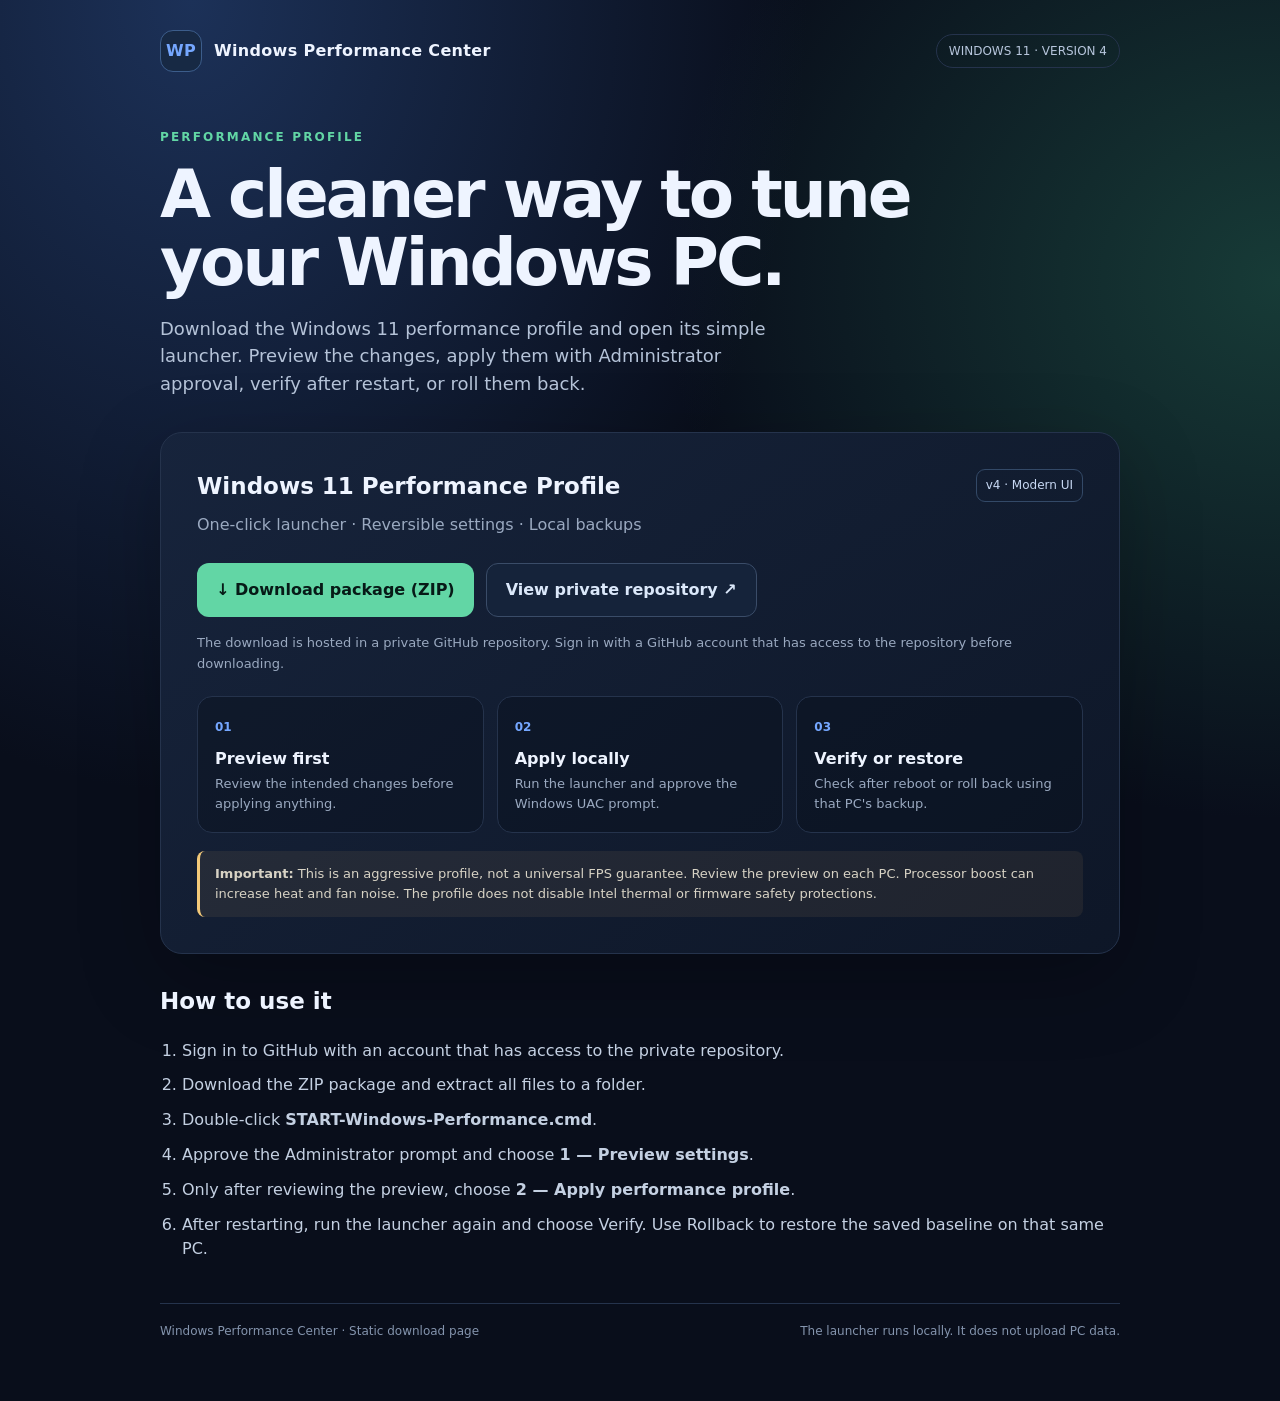
==== windows-performance/index.html @ 69201573 "Add Windows Performance Center download page" ====
<!doctype html>
<html lang="en">
<head>
<meta charset="utf-8">
<meta name="viewport" content="width=device-width,initial-scale=1">
<meta name="theme-color" content="#0b1020">
<title>Windows Performance Center</title>
<style>
:root{color-scheme:dark;--bg:#090e1b;--panel:#111a2d;--line:#25334c;--muted:#9aa9c0;--text:#eef4ff;--blue:#75a7ff;--green:#62d6a5;--amber:#f3c979}
*{box-sizing:border-box}
body{margin:0;min-height:100vh;background:radial-gradient(ellipse at 15% 0%,#1c3158 0,transparent 40%),radial-gradient(ellipse at 100% 20%,#173b37 0,transparent 34%),var(--bg);font:16px/1.55 system-ui,-apple-system,"Segoe UI",sans-serif;color:var(--text)}
.wrap{width:min(960px,calc(100% - 32px));margin:0 auto;padding:30px 0 60px}
.top{display:flex;justify-content:space-between;align-items:center;gap:16px;margin-bottom:56px}
.brand{display:flex;align-items:center;gap:12px;font-weight:700;letter-spacing:.02em}
.mark{display:grid;place-items:center;width:42px;height:42px;border:1px solid #3c5d8b;border-radius:13px;background:#172944;color:var(--blue);font-weight:800}
.tag{border:1px solid var(--line);border-radius:999px;padding:7px 12px;color:#b7c6dc;font-size:12px}
.hero{max-width:760px;margin-bottom:34px}
.eyebrow{color:var(--green);font-size:12px;font-weight:700;letter-spacing:.18em;text-transform:uppercase}
h1{font-size:clamp(38px,7vw,66px);line-height:1.03;letter-spacing:-.045em;margin:14px 0 18px}
.sub{color:#b5c3d8;font-size:18px;max-width:650px}
.card{border:1px solid var(--line);background:linear-gradient(140deg,rgba(23,36,60,.96),rgba(14,23,40,.96));border-radius:22px;padding:clamp(22px,4vw,36px);box-shadow:0 24px 80px rgba(0,0,0,.25)}
.cardhead{display:flex;justify-content:space-between;gap:16px;align-items:flex-start}
h2{font-size:23px;margin:0 0 8px}
.muted{color:var(--muted)}
.ver{font-size:12px;color:#c8d9f4;border:1px solid #334967;border-radius:9px;padding:6px 9px;white-space:nowrap}
.actions{display:flex;flex-wrap:wrap;gap:12px;margin:25px 0 16px}
.btn{display:inline-flex;align-items:center;justify-content:center;gap:10px;text-decoration:none;font-weight:750;border-radius:12px;padding:14px 19px;min-height:50px}
.primary{background:var(--green);color:#071a17}
.secondary{border:1px solid #3a4c68;color:#dbe8fa;background:#15233a}
.btn:hover{filter:brightness(1.08);transform:translateY(-1px)}
.small{font-size:13px;color:var(--muted)}
.grid{display:grid;grid-template-columns:repeat(3,1fr);gap:13px;margin-top:22px}
.tile{padding:17px;border:1px solid var(--line);border-radius:15px;background:rgba(8,15,28,.42)}
.tile b{display:block;margin:8px 0 3px}
.tile p{margin:0;color:var(--muted);font-size:13px}
.num{font-size:12px;color:var(--blue);font-weight:800}
.notice{margin-top:18px;border-left:3px solid var(--amber);background:rgba(243,201,121,.07);padding:13px 15px;border-radius:8px;color:#d8d3c5;font-size:13px}
.steps{margin-top:30px}
.steps h2{margin-bottom:14px}
ol{margin:0;padding-left:22px;color:#c4d0e2}
li{padding:5px 0}
footer{margin-top:36px;padding-top:18px;border-top:1px solid var(--line);font-size:12px;color:#8494ad;display:flex;justify-content:space-between;gap:12px;flex-wrap:wrap}
a:focus-visible{outline:3px solid #fff;outline-offset:3px}
@media(max-width:680px){.top{margin-bottom:38px}.grid{grid-template-columns:1fr}.cardhead{display:block}.ver{display:inline-block;margin-top:12px}.btn{width:100%}}
</style>
</head>
<body>
<main class="wrap">
  <nav class="top" aria-label="Main">
    <div class="brand"><div class="mark">WP</div><span>Windows Performance Center</span></div>
    <span class="tag">WINDOWS 11 · VERSION 4</span>
  </nav>

  <section class="hero">
    <div class="eyebrow">Performance profile</div>
    <h1>A cleaner way to tune your Windows PC.</h1>
    <p class="sub">Download the Windows 11 performance profile and open its simple launcher. Preview the changes, apply them with Administrator approval, verify after restart, or roll them back.</p>
  </section>

  <section class="card" aria-labelledby="download-title">
    <div class="cardhead">
      <div>
        <h2 id="download-title">Windows 11 Performance Profile</h2>
        <div class="muted">One-click launcher · Reversible settings · Local backups</div>
      </div>
      <span class="ver">v4 · Modern UI</span>
    </div>

    <div class="actions">
      <a class="btn primary" href="https://github.com/ravikumar-hub/win11-performance-profile/archive/refs/heads/main.zip">↓ Download package (ZIP)</a>
      <a class="btn secondary" href="https://github.com/ravikumar-hub/win11-performance-profile">View private repository ↗</a>
    </div>
    <p class="small">The download is hosted in a private GitHub repository. Sign in with a GitHub account that has access to the repository before downloading.</p>

    <div class="grid">
      <div class="tile"><span class="num">01</span><b>Preview first</b><p>Review the intended changes before applying anything.</p></div>
      <div class="tile"><span class="num">02</span><b>Apply locally</b><p>Run the launcher and approve the Windows UAC prompt.</p></div>
      <div class="tile"><span class="num">03</span><b>Verify or restore</b><p>Check after reboot or roll back using that PC's backup.</p></div>
    </div>

    <div class="notice"><strong>Important:</strong> This is an aggressive profile, not a universal FPS guarantee. Review the preview on each PC. Processor boost can increase heat and fan noise. The profile does not disable Intel thermal or firmware safety protections.</div>
  </section>

  <section class="steps">
    <h2>How to use it</h2>
    <ol>
      <li>Sign in to GitHub with an account that has access to the private repository.</li>
      <li>Download the ZIP package and extract all files to a folder.</li>
      <li>Double-click <strong>START-Windows-Performance.cmd</strong>.</li>
      <li>Approve the Administrator prompt and choose <strong>1 — Preview settings</strong>.</li>
      <li>Only after reviewing the preview, choose <strong>2 — Apply performance profile</strong>.</li>
      <li>After restarting, run the launcher again and choose Verify. Use Rollback to restore the saved baseline on that same PC.</li>
    </ol>
  </section>

  <footer>
    <span>Windows Performance Center · Static download page</span>
    <span>The launcher runs locally. It does not upload PC data.</span>
  </footer>
</main>
</body>
</html>
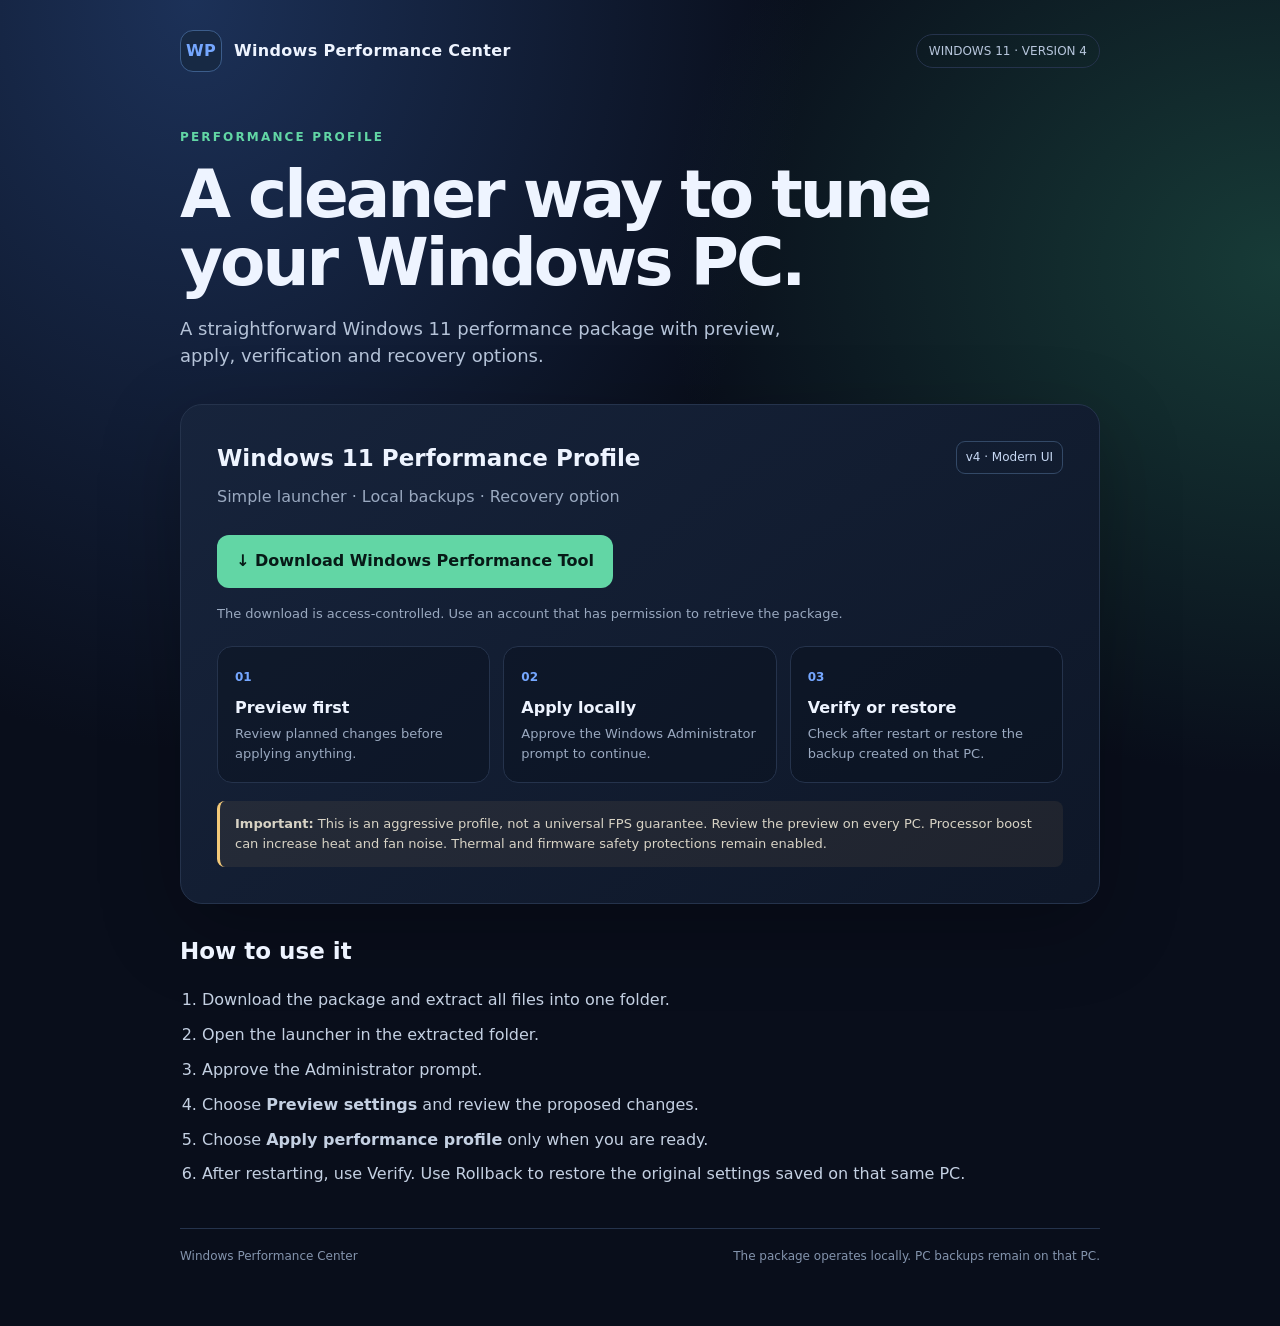
==== commit 991582d0: "Simplify Windows Performance Center download page" ====
--- a/windows-performance/index.html
+++ b/windows-performance/index.html
@@ -6,10 +6,10 @@
 <meta name="theme-color" content="#0b1020">
 <title>Windows Performance Center</title>
 <style>
-:root{color-scheme:dark;--bg:#090e1b;--panel:#111a2d;--line:#25334c;--muted:#9aa9c0;--text:#eef4ff;--blue:#75a7ff;--green:#62d6a5;--amber:#f3c979}
+:root{color-scheme:dark;--bg:#090e1b;--line:#25334c;--muted:#9aa9c0;--text:#eef4ff;--blue:#75a7ff;--green:#62d6a5;--amber:#f3c979}
 *{box-sizing:border-box}
 body{margin:0;min-height:100vh;background:radial-gradient(ellipse at 15% 0%,#1c3158 0,transparent 40%),radial-gradient(ellipse at 100% 20%,#173b37 0,transparent 34%),var(--bg);font:16px/1.55 system-ui,-apple-system,"Segoe UI",sans-serif;color:var(--text)}
-.wrap{width:min(960px,calc(100% - 32px));margin:0 auto;padding:30px 0 60px}
+.wrap{width:min(920px,calc(100% - 32px));margin:auto;padding:30px 0 60px}
 .top{display:flex;justify-content:space-between;align-items:center;gap:16px;margin-bottom:56px}
 .brand{display:flex;align-items:center;gap:12px;font-weight:700;letter-spacing:.02em}
 .mark{display:grid;place-items:center;width:42px;height:42px;border:1px solid #3c5d8b;border-radius:13px;background:#172944;color:var(--blue);font-weight:800}
@@ -24,9 +24,8 @@
 .muted{color:var(--muted)}
 .ver{font-size:12px;color:#c8d9f4;border:1px solid #334967;border-radius:9px;padding:6px 9px;white-space:nowrap}
 .actions{display:flex;flex-wrap:wrap;gap:12px;margin:25px 0 16px}
-.btn{display:inline-flex;align-items:center;justify-content:center;gap:10px;text-decoration:none;font-weight:750;border-radius:12px;padding:14px 19px;min-height:50px}
+.btn{display:inline-flex;align-items:center;justify-content:center;gap:10px;text-decoration:none;font-weight:750;border-radius:12px;padding:14px 19px;min-height:52px}
 .primary{background:var(--green);color:#071a17}
-.secondary{border:1px solid #3a4c68;color:#dbe8fa;background:#15233a}
 .btn:hover{filter:brightness(1.08);transform:translateY(-1px)}
 .small{font-size:13px;color:var(--muted)}
 .grid{display:grid;grid-template-columns:repeat(3,1fr);gap:13px;margin-top:22px}
@@ -54,48 +53,47 @@
   <section class="hero">
     <div class="eyebrow">Performance profile</div>
     <h1>A cleaner way to tune your Windows PC.</h1>
-    <p class="sub">Download the Windows 11 performance profile and open its simple launcher. Preview the changes, apply them with Administrator approval, verify after restart, or roll them back.</p>
+    <p class="sub">A straightforward Windows 11 performance package with preview, apply, verification and recovery options.</p>
   </section>
 
   <section class="card" aria-labelledby="download-title">
     <div class="cardhead">
       <div>
         <h2 id="download-title">Windows 11 Performance Profile</h2>
-        <div class="muted">One-click launcher · Reversible settings · Local backups</div>
+        <div class="muted">Simple launcher · Local backups · Recovery option</div>
       </div>
       <span class="ver">v4 · Modern UI</span>
     </div>
 
     <div class="actions">
-      <a class="btn primary" href="https://github.com/ravikumar-hub/win11-performance-profile/archive/refs/heads/main.zip">↓ Download package (ZIP)</a>
-      <a class="btn secondary" href="https://github.com/ravikumar-hub/win11-performance-profile">View private repository ↗</a>
+      <a class="btn primary" href="https://github.com/ravikumar-hub/win11-performance-profile/archive/refs/heads/main.zip" rel="noopener noreferrer">↓ Download Windows Performance Tool</a>
     </div>
-    <p class="small">The download is hosted in a private GitHub repository. Sign in with a GitHub account that has access to the repository before downloading.</p>
+    <p class="small">The download is access-controlled. Use an account that has permission to retrieve the package.</p>
 
     <div class="grid">
-      <div class="tile"><span class="num">01</span><b>Preview first</b><p>Review the intended changes before applying anything.</p></div>
-      <div class="tile"><span class="num">02</span><b>Apply locally</b><p>Run the launcher and approve the Windows UAC prompt.</p></div>
-      <div class="tile"><span class="num">03</span><b>Verify or restore</b><p>Check after reboot or roll back using that PC's backup.</p></div>
+      <div class="tile"><span class="num">01</span><b>Preview first</b><p>Review planned changes before applying anything.</p></div>
+      <div class="tile"><span class="num">02</span><b>Apply locally</b><p>Approve the Windows Administrator prompt to continue.</p></div>
+      <div class="tile"><span class="num">03</span><b>Verify or restore</b><p>Check after restart or restore the backup created on that PC.</p></div>
     </div>
 
-    <div class="notice"><strong>Important:</strong> This is an aggressive profile, not a universal FPS guarantee. Review the preview on each PC. Processor boost can increase heat and fan noise. The profile does not disable Intel thermal or firmware safety protections.</div>
+    <div class="notice"><strong>Important:</strong> This is an aggressive profile, not a universal FPS guarantee. Review the preview on every PC. Processor boost can increase heat and fan noise. Thermal and firmware safety protections remain enabled.</div>
   </section>
 
   <section class="steps">
     <h2>How to use it</h2>
     <ol>
-      <li>Sign in to GitHub with an account that has access to the private repository.</li>
-      <li>Download the ZIP package and extract all files to a folder.</li>
-      <li>Double-click <strong>START-Windows-Performance.cmd</strong>.</li>
-      <li>Approve the Administrator prompt and choose <strong>1 — Preview settings</strong>.</li>
-      <li>Only after reviewing the preview, choose <strong>2 — Apply performance profile</strong>.</li>
-      <li>After restarting, run the launcher again and choose Verify. Use Rollback to restore the saved baseline on that same PC.</li>
+      <li>Download the package and extract all files into one folder.</li>
+      <li>Open the launcher in the extracted folder.</li>
+      <li>Approve the Administrator prompt.</li>
+      <li>Choose <strong>Preview settings</strong> and review the proposed changes.</li>
+      <li>Choose <strong>Apply performance profile</strong> only when you are ready.</li>
+      <li>After restarting, use Verify. Use Rollback to restore the original settings saved on that same PC.</li>
     </ol>
   </section>
 
   <footer>
-    <span>Windows Performance Center · Static download page</span>
-    <span>The launcher runs locally. It does not upload PC data.</span>
+    <span>Windows Performance Center</span>
+    <span>The package operates locally. PC backups remain on that PC.</span>
   </footer>
 </main>
 </body>
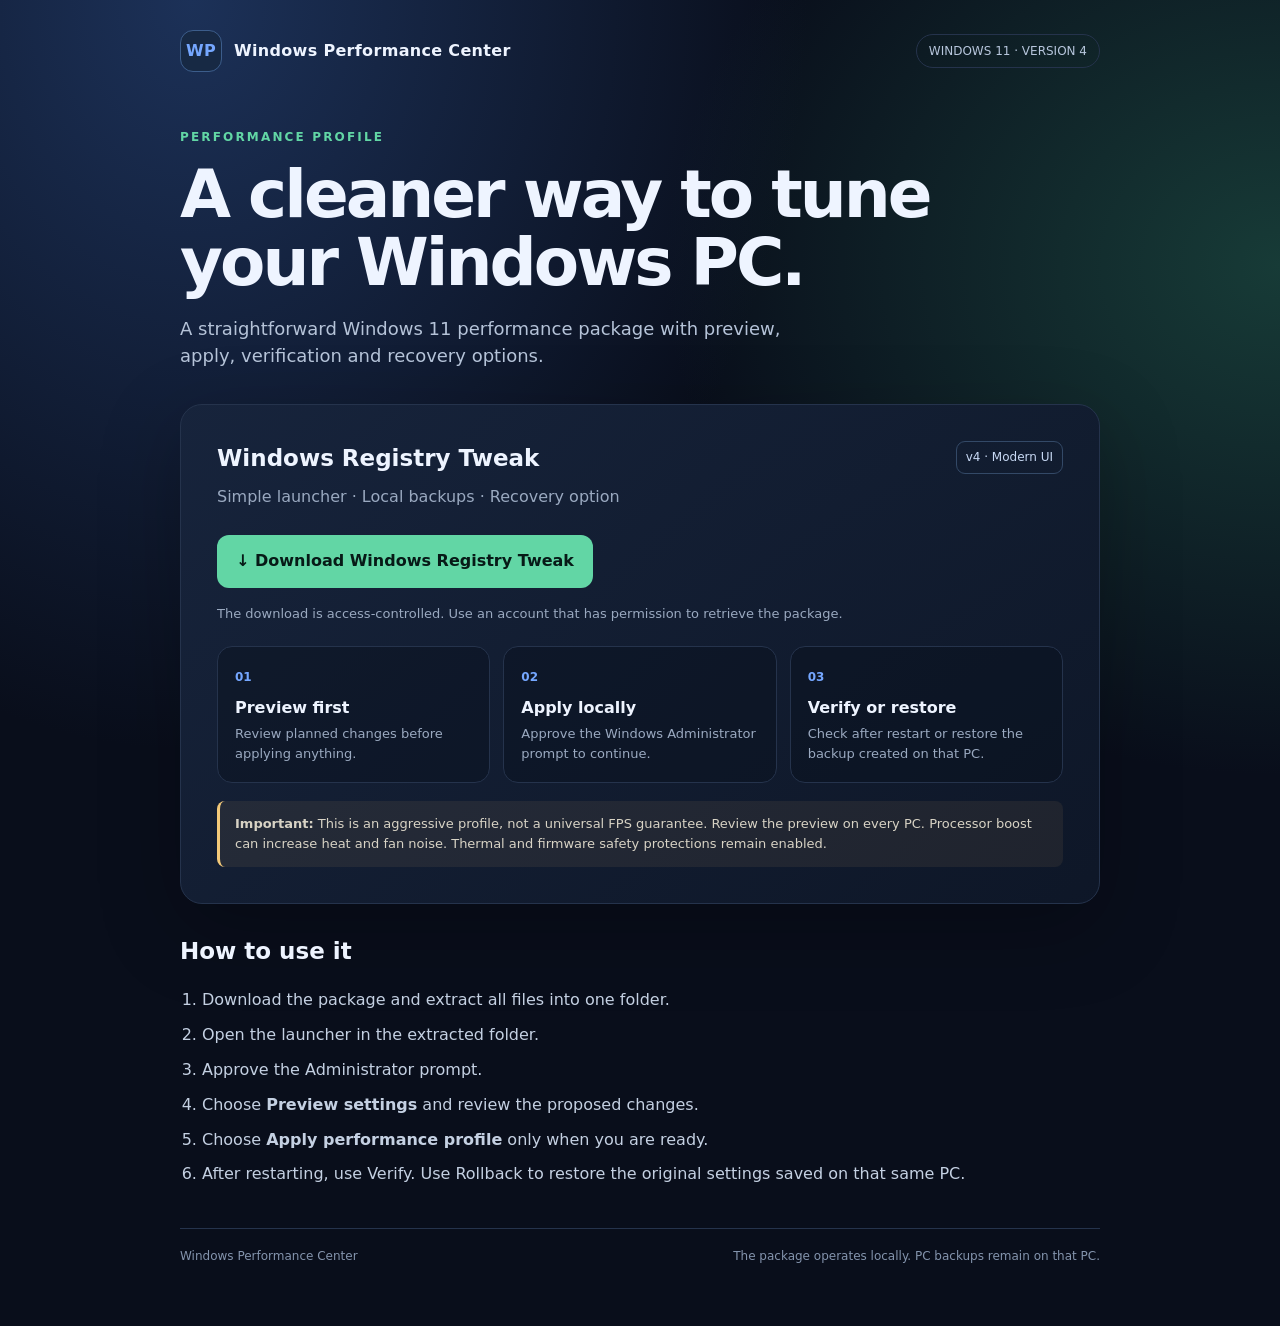
==== commit 545c9246: "Rename download to Windows Registry Tweak" ====
--- a/windows-performance/index.html
+++ b/windows-performance/index.html
@@ -59,14 +59,14 @@
   <section class="card" aria-labelledby="download-title">
     <div class="cardhead">
       <div>
-        <h2 id="download-title">Windows 11 Performance Profile</h2>
+        <h2 id="download-title">Windows Registry Tweak</h2>
         <div class="muted">Simple launcher · Local backups · Recovery option</div>
       </div>
       <span class="ver">v4 · Modern UI</span>
     </div>
 
     <div class="actions">
-      <a class="btn primary" href="https://github.com/ravikumar-hub/win11-performance-profile/archive/refs/heads/main.zip" rel="noopener noreferrer">↓ Download Windows Performance Tool</a>
+      <a class="btn primary" href="https://github.com/ravikumar-hub/win11-performance-profile/archive/refs/heads/main.zip" rel="noopener noreferrer">↓ Download Windows Registry Tweak</a>
     </div>
     <p class="small">The download is access-controlled. Use an account that has permission to retrieve the package.</p>
 
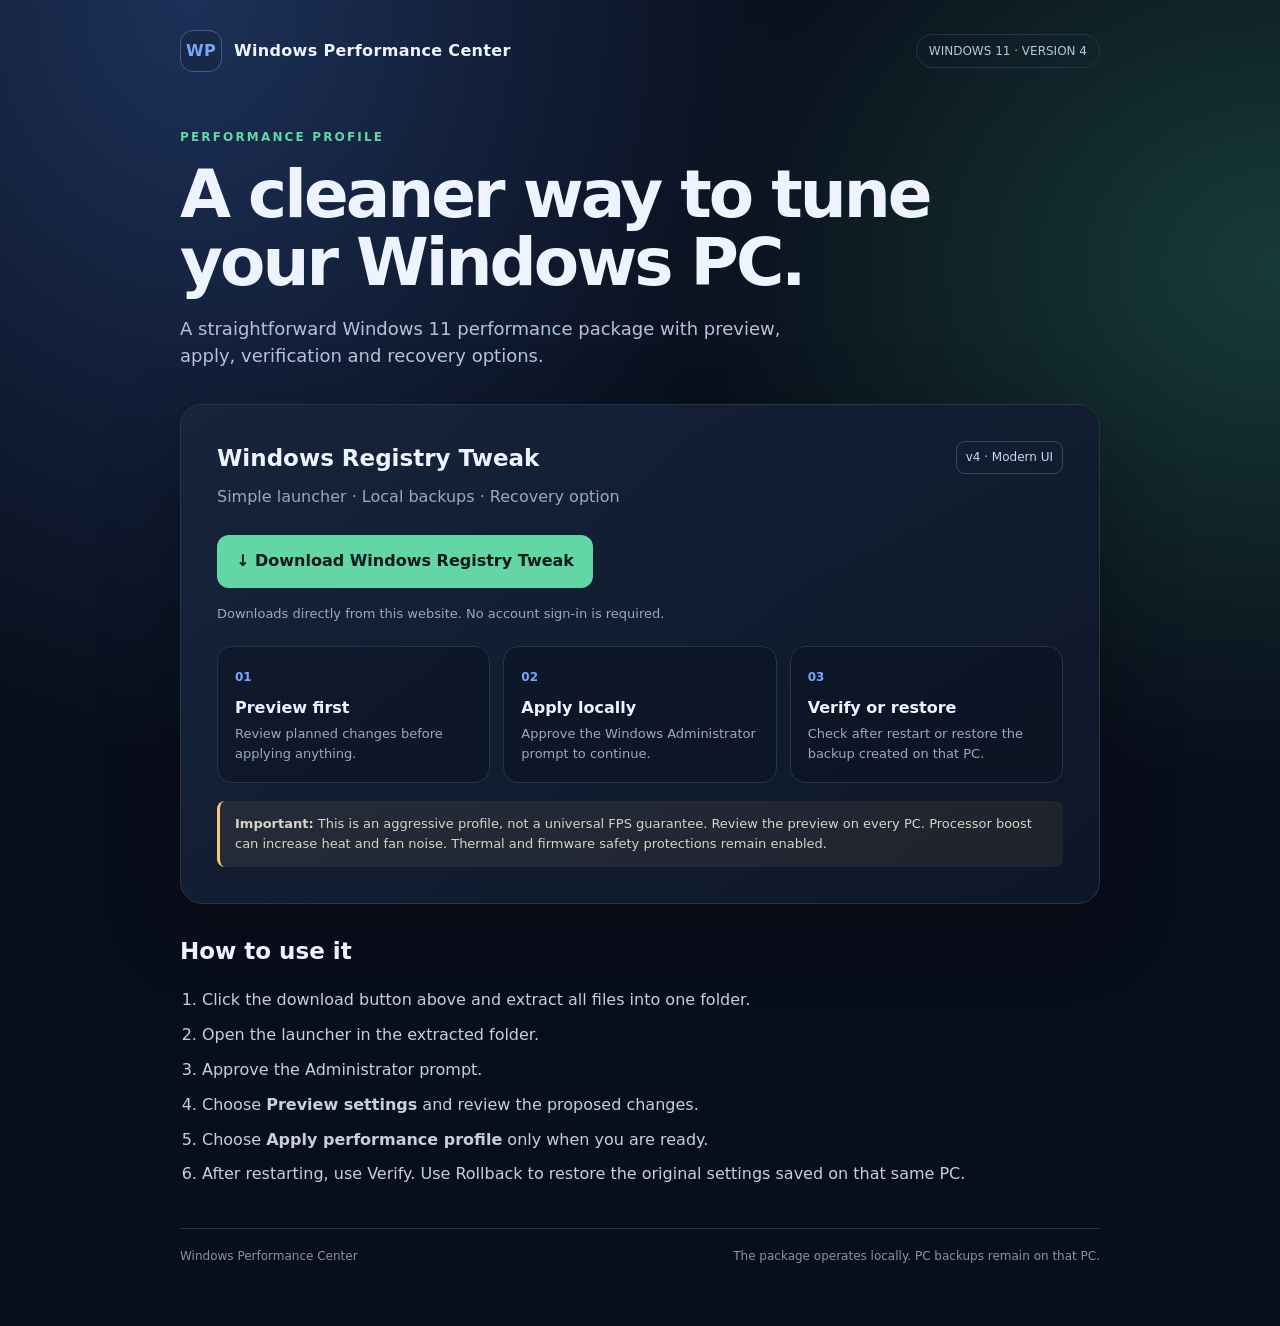
==== commit b743b177: "Use direct same-site ZIP download" ====
--- a/windows-performance/index.html
+++ b/windows-performance/index.html
@@ -66,9 +66,9 @@
     </div>
 
     <div class="actions">
-      <a class="btn primary" href="https://github.com/ravikumar-hub/win11-performance-profile/archive/refs/heads/main.zip" rel="noopener noreferrer">↓ Download Windows Registry Tweak</a>
+      <a class="btn primary" href="./Win11-Registry-Tweak-v4.zip" rel="noopener noreferrer">↓ Download Windows Registry Tweak</a>
     </div>
-    <p class="small">The download is access-controlled. Use an account that has permission to retrieve the package.</p>
+    <p class="small">Downloads directly from this website. No account sign-in is required.</p>
 
     <div class="grid">
       <div class="tile"><span class="num">01</span><b>Preview first</b><p>Review planned changes before applying anything.</p></div>
@@ -82,7 +82,7 @@
   <section class="steps">
     <h2>How to use it</h2>
     <ol>
-      <li>Download the package and extract all files into one folder.</li>
+      <li>Click the download button above and extract all files into one folder.</li>
       <li>Open the launcher in the extracted folder.</li>
       <li>Approve the Administrator prompt.</li>
       <li>Choose <strong>Preview settings</strong> and review the proposed changes.</li>
